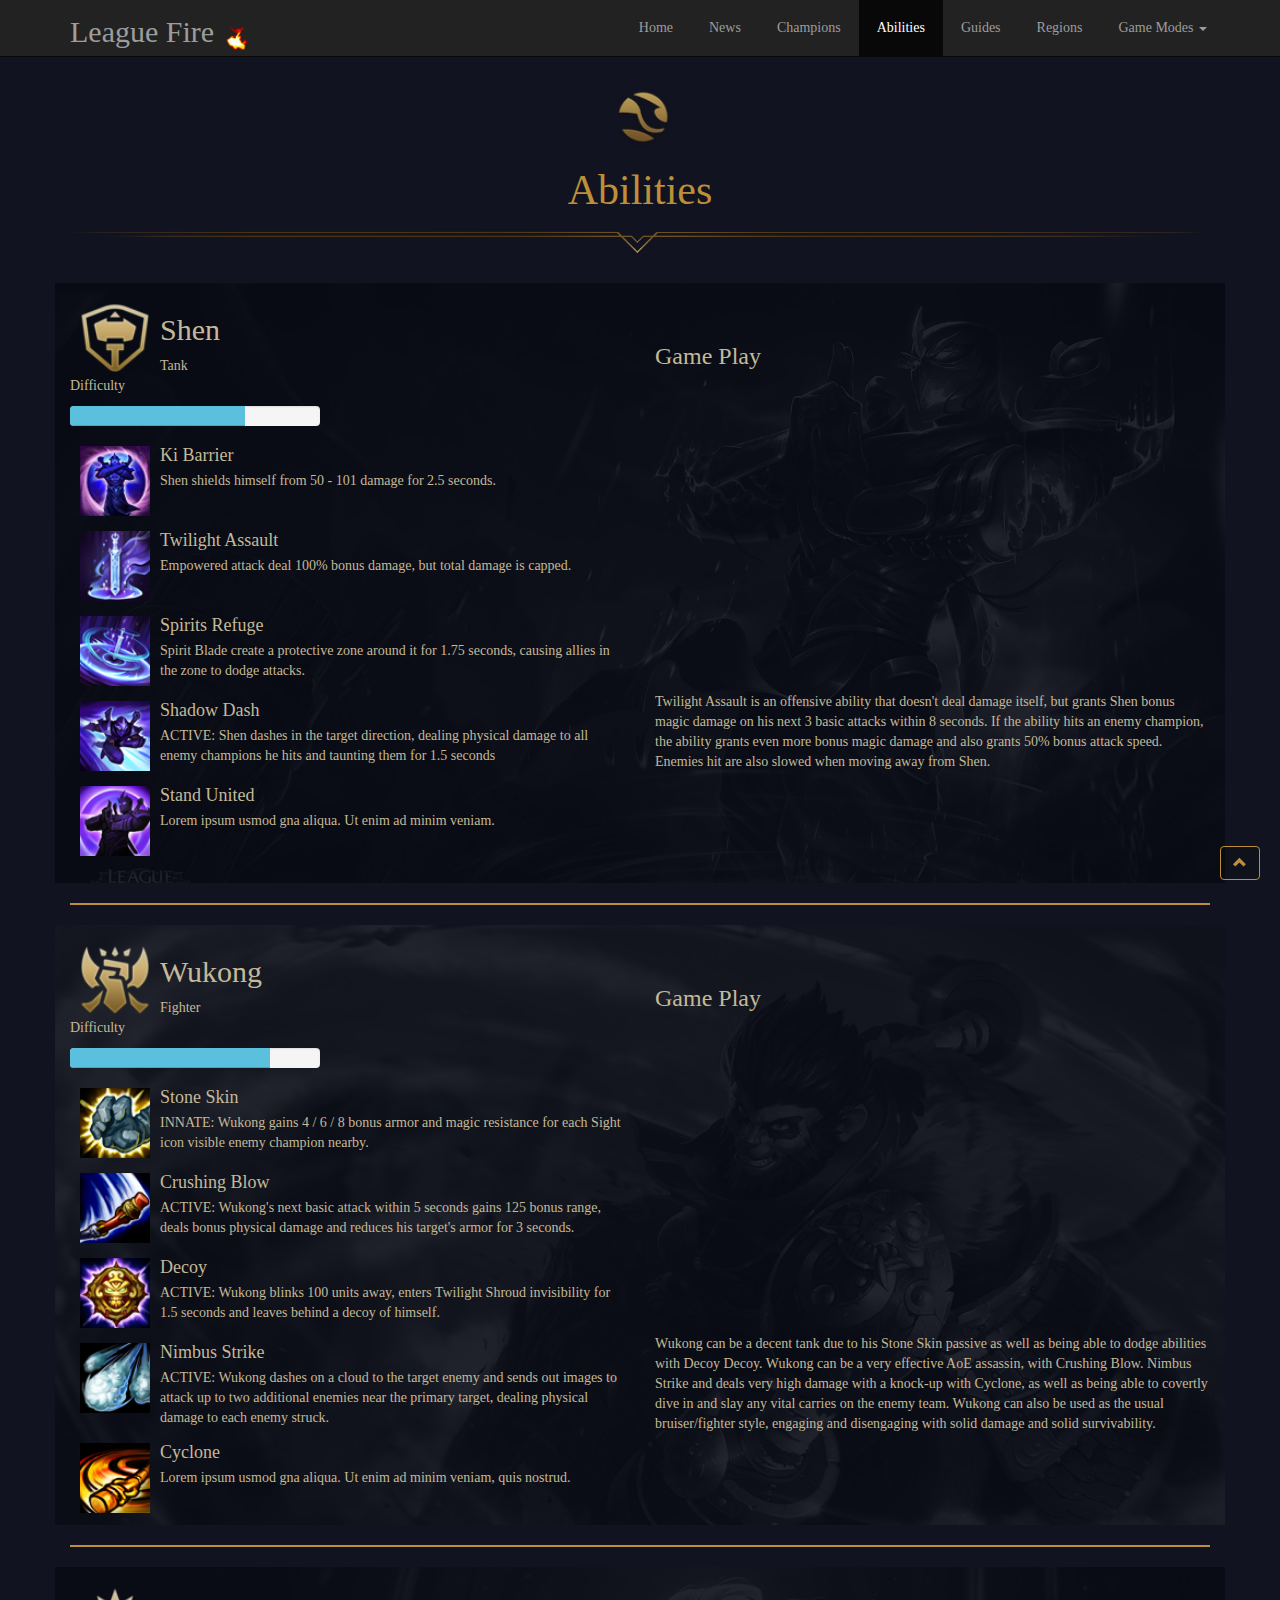
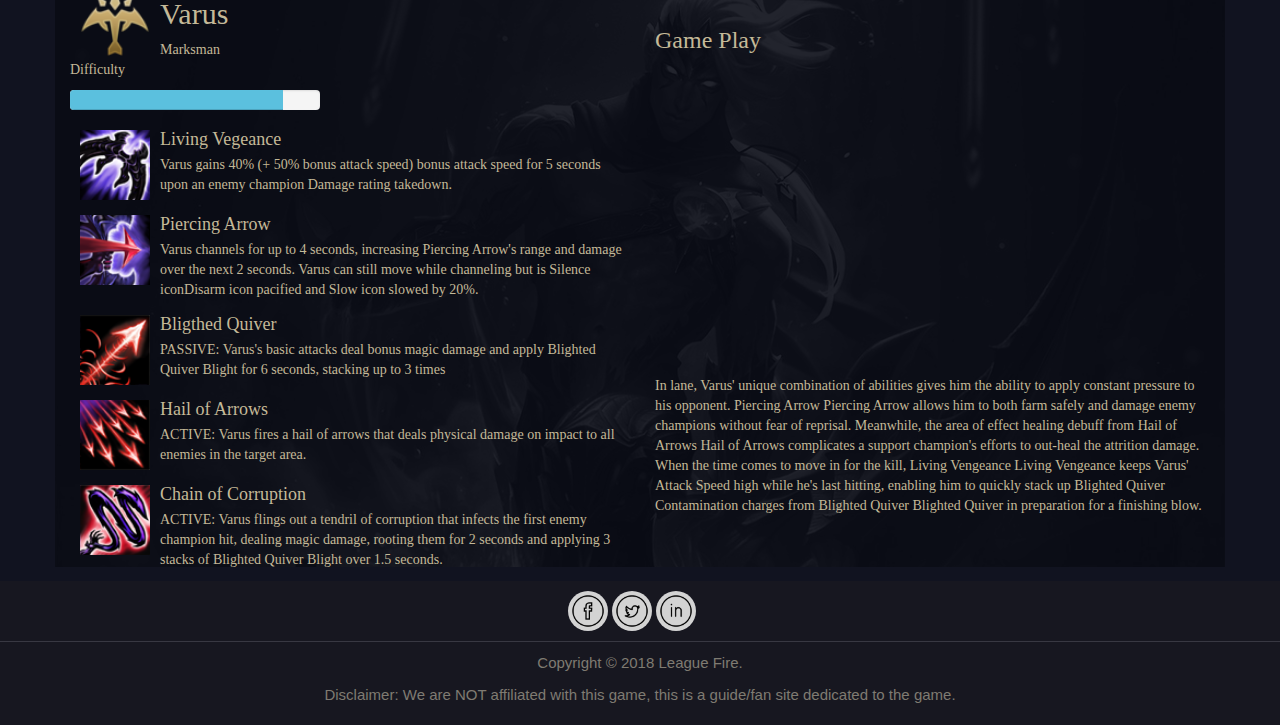
==== abilities.html @ 78cce6ba "capstone1" ====
<!DOCTYPE html>
<html lang="en" class="full-height">
<head>
	<title>League Fire | Abilities</title>
	<meta charset="utf-8">
	<meta name="viewport" content="width=device-width, initial-scale=1.0">
	<link rel="stylesheet" type="text/css" href="abilities.css">
	<link rel="stylesheet" type="text/css" href="css/bootstrap.css">
	<link rel="stylesheet" type="text/javascript" href="js/bootsrap.js">
</head>
<body>
	<script type="text/javascript" src="https://ajax.googleapis.com/ajax/libs/jquery/1.12.4/jquery.min.js"></script>
	<script type="text/javascript" src="js/bootstrap.min.js"></script>
	<div id="navigation">
 		<nav class="navbar navbar-inverse navbar-static-top">
   			<div class="container">
     			<div class="navbar-header">
      				<button type="button" class="navbar-toggle collapsed" data-toggle="collapse" data-target="#navbar3">
	          			<span class="sr-only">Toggle navigation</span>
	         			<span class="icon-bar"></span>
				        <span class="icon-bar"></span>
				        <span class="icon-bar"></span>
			        </button>
       				<a class="navbar-brand" href="index.html" style="margin-top: 5px; font-size: 30px; font-family: serif;">League Fire
         			<span><img src="images/fire.gif" alt="Fire" style="height: 30px; margin-top: 1px;"></span></a>
      			</div>
     			<div id="navbar3" class="navbar-collapse collapse">
	        		<ul class="nav navbar-nav navbar-right">
				        <li><a href="index.html">Home</a></li>
				        <li><a href="news.html">News</a></li>
				        <li><a href="Champions.html">Champions</a></li>
				        <li class="active"><a href="#">Abilities</a></li>
				        <li><a href="guides.html">Guides</a></li>
				        <li><a href="regions.html">Regions</a></li>
				        <li class="dropdown"><a href="#" id="drop1" data-toggle="dropdown" class="dropdown-toggle" role="button">Game Modes <b class="caret"></b></a>
				          	<ul role="menu" class="dropdown-menu" aria-labelledby="drop1" id="rift">
					            <li role="presentation"><a href="Summoners Rift.html" role="menuitem">Summoners Rift</a></li>
					            <li role="presentation"><a href="Twisted Treeline.html" role="menuitem">The Twisted Treeline</a></li>
					            <li role="presentation"><a href="Howling Abyss.html" role="menuitem">Howling Abyss</a></li>
		               		</ul>
       					</li>
	       			</ul>
	     		</div>
	  		</div>
	  	</nav>
	</div>
	<div class="container-fluid">
		<div class="row">
			<div class="col-md-12" style="margin-top: 30px;">
				<img src="images/abilities.png" id="champ-logo">
			</div>
		</div>
		<div class="container">
			<div class="row" style="margin-bottom: 30px;">
				<div class="col-md-12">
					<h2 class="champ1">Abilities</h2>
					<img src="images/lol-divider.png" class="img-responsive">
				</div>
			</div>
			<div class="row" style="color: #c4b998">
				<div class="col-md-12" style="background-image: url('images/shen2.jpg'); background-size: 100%; background-repeat: no-repeat;">
					<div class="col-md-6" style="background-color: rgba(10, 12, 22, 0.9);;font-family: serif; height: 600px">
						<div class="media" style="margin-top: 20px;">
				  			<div class="media-right media-top">
				   				<a href="#">
					     			<img class="media-object" src="images/Tank_icon.png" alt="Tank Icon" style="height:70px;">
					   			</a>
					 		</div>
					 		<div class="media-body">
						  		<div class="media-right">
							    <h4 style="font-size: 30px">Shen</h4>
						   		 Tank 
					   			</div>
					   		</div>
						</div>
						<p>Difficulty</p>
						<div class="progress">
							<div class="progress-bar progress-bar-info"	role="progressbar" aria-valuenow="20" aria-valuemin="0" aria-valuemax="100" style="width: 70%">
				  			</div>
						</div>
						<div class="media">
						 	<div class="media-right media-top">
						   		<a href="#">
						     		<img class="media-object" src="images/ki.png" alt="Ki Barrier" style="height:70px;">
						   		 </a>
						 	</div>
						 	<div class="media-body">
						  		<div class="media-right">
							   	 	<h4 class="media-heading">Ki Barrier</h4>
								    Shen shields himself from 50 - 101 damage for 2.5 seconds.
						  		</div>
							</div>
						</div>
						<div class="media">
						 	<div class="media-right media-top">
						    	<a href="#">
						      		<img class="media-object" src="images/twilight_Assault.png" alt="Twilight Assault" style="height:70px;">
						   		</a>
						 	</div>
						  	<div class="media-body">
						  		<div class="media-right">
								    <h4 class="media-heading">Twilight Assault</h4>
								    Empowered attack deal 100% bonus damage, but total damage is capped. 
						    	</div>
							</div>
						</div>
						<div class="media">
						 	<div class="media-right media-top">
						   	 	<a href="#">
						     		<img class="media-object" src="images/spirits_refuge.png" alt="Spirits Refuge" style="height:70px;">
						   		</a>
						 	</div>
						 	<div class="media-body">
						  		<div class="media-right">
								    <h4 class="media-heading">Spirits Refuge</h4>
								    Spirit Blade create a protective zone around it for 1.75 seconds, causing allies in the zone to dodge attacks. 
						    	</div>
							</div>
						</div>
						<div class="media">
						 	<div class="media-right media-top">
						   	 	<a href="#">
						      		<img class="media-object" src="images/shadow_dash.png" alt="Shadow Dash" style="height:70px;">
						    	</a>
						  	</div>
						 	<div class="media-body">
						  		<div class="media-right">
								    <h4 class="media-heading">Shadow Dash</h4>
								    ACTIVE: Shen dashes in the target direction, dealing physical damage to all enemy champions he hits and taunting them for 1.5 seconds
						    	</div>
							</div>
						</div>
						<div class="media">
						  	<div class="media-right media-top">
						   		<a href="#">
						      		<img class="media-object" src="images/stand-united.png" alt="Stand United" style="height:70px;">
						   		</a>
						 	</div>
						 	<div class="media-body">
						  		<div class="media-right">
							   	 	<h4 class="media-heading">Stand United</h4>
								    Lorem ipsum usmod gna aliqua. Ut enim ad minim veniam.
						   		</div>
							</div>				
						</div>
					</div>
					<div class="col-md-6" style="background-color: rgba(10, 12, 22, 0.9); height: 600px; font-family: serif;">
						<div id="game-play" style="margin-top: 60px;">
							<h3>Game Play</h3>
							<div class="embed-responsive embed-responsive-16by9">
							<iframe width="500" height="315" src="https://www.youtube.com/embed/JIIE0LCvGpo" class="embed-responsive-item" frameborder="0" allow="autoplay; encrypted-media" allowfullscreen></iframe>
							</div>
							<p>Twilight Assault is an offensive ability that doesn't deal damage itself, but grants Shen bonus magic damage on his next 3 basic attacks within 8 seconds. If the ability hits an enemy champion, the ability grants even more bonus magic damage and also grants 50% bonus attack speed. Enemies hit are also slowed when moving away from Shen.</p>
						</div>
					</div>
				</div>
			</div>
			<hr style="border: 1px solid #BD8F39">
			<div class="row" style="color: #c4b998">
				<div class="col-md-12" style="background-image: url('images/wukong2.jpg'); background-size: 100%; background-repeat: no-repeat;">
					<div class="col-md-6" style="background-color: rgba(10, 12, 22, 0.9);font-family: serif; height: 600px">
						<div class="media" style="margin-top: 20px;">
				  			<div class="media-right media-top">
				   				<a href="#">
					     			<img class="media-object" src="images/fighter.png" alt="Fighter Icon" style="height:70px;">
					   			</a>
					 		</div>
					 		<div class="media-body">
						  		<div class="media-right">
							    <h4 style="font-size: 30px">Wukong</h4>
						   		 Fighter 
					   			</div>
					   		</div>
						</div>
						<p>Difficulty</p>
						<div class="progress">
							<div class="progress-bar progress-bar-info"	role="progressbar" aria-valuenow="20" aria-valuemin="0" aria-valuemax="100" style="width: 80%">
				  			</div>
						</div>
						<div class="media">
						 	<div class="media-right media-top">
						   		<a href="#">
						     		<img class="media-object" src="images/stone-skin.png" alt="Stone Skin" style="height:70px;">
						   		 </a>
						 	</div>
						 	<div class="media-body">
						  		<div class="media-right">
							   	 	<h4 class="media-heading">Stone Skin</h4>
								    INNATE: Wukong gains 4 / 6 / 8 bonus armor and magic resistance for each Sight icon visible enemy champion nearby.
						  		</div>
							</div>
						</div>
						<div class="media">
						 	<div class="media-right media-top">
						    	<a href="#">
						      		<img class="media-object" src="images/crushing-blow.png" alt="Crushing Blow" style="height:70px;">
						   		</a>
						 	</div>
						  	<div class="media-body">
						  		<div class="media-right">
								    <h4 class="media-heading">Crushing Blow</h4>
								    ACTIVE: Wukong's next basic attack within 5 seconds gains 125 bonus range, deals bonus physical damage and reduces his target's armor for 3 seconds. 
						    	</div>
							</div>
						</div>
						<div class="media">
						 	<div class="media-right media-top">
						   	 	<a href="#">
						     		<img class="media-object" src="images/decoy.png" alt="Decoy" style="height:70px;">
						   		</a>
						 	</div>
						 	<div class="media-body">
						  		<div class="media-right">
								    <h4 class="media-heading">Decoy</h4>
								    ACTIVE: Wukong blinks 100 units away, enters Twilight Shroud invisibility for 1.5 seconds and leaves behind a decoy of himself. 
						    	</div>
							</div>
						</div>
						<div class="media">
						 	<div class="media-right media-top">
						   	 	<a href="#">
						      		<img class="media-object" src="images/nimbus-strike.png" alt="Nimbus Strike" style="height:70px;">
						    	</a>
						  	</div>
						 	<div class="media-body">
						  		<div class="media-right">
								    <h4 class="media-heading">Nimbus Strike</h4>
								    ACTIVE: Wukong dashes on a cloud to the target enemy and sends out images to attack up to two additional enemies near the primary target, dealing physical damage to each enemy struck.
						    	</div>
							</div>
						</div>
						<div class="media">
						  	<div class="media-right media-top">
						   		<a href="#">
						      		<img class="media-object" src="images/cyclone.png" alt="Cyclone" style="height:70px;">
						   		</a>
						 	</div>
						 	<div class="media-body">
						  		<div class="media-right">
							   	 	<h4 class="media-heading">Cyclone</h4>
								    Lorem ipsum usmod gna aliqua. Ut enim ad minim veniam,
							    	quis nostrud.
						   		</div>
							</div>				
						</div>
					</div>
					<div class="col-md-6" style="background-color: rgba(10, 12, 22, 0.9); height: 600px; font-family: serif;">
						<div id="game-play" style="margin-top: 60px;">
							<h3>Game Play</h3>
							<div class="embed-responsive embed-responsive-16by9">
							<iframe width="500" height="315"src="https://www.youtube.com/embed/k1zAhC5aeQs" class="embed-responsive-item" frameborder="0" allow="autoplay; encrypted-media" allowfullscreen></iframe>
							</div>
							<p>Wukong can be a decent tank due to his Stone Skin passive as well as being able to dodge abilities with Decoy Decoy. Wukong can be a very effective AoE assassin, with Crushing Blow. Nimbus Strike and deals very high damage with a knock-up with Cyclone, as well as being able to covertly dive in and slay any vital carries on the enemy team. Wukong can also be used as the usual bruiser/fighter style, engaging and disengaging with solid damage and solid survivability.</p>
						</div>
					</div>
				</div>
			</div>
			<hr  style="border: 1px solid #BD8F39">
			<div class="row" style="color: #c4b998; margin-bottom: 1em">
				<div class="col-md-12" style="background-image: url('images/varus2.jpg'); background-size: 100%; background-repeat: no-repeat;">
					<div class="col-md-6" style="background-color: rgba(10, 12, 22, 0.9);font-family: serif; height: 600px">
						<div class="media" style="margin-top: 20px;">
				  			<div class="media-right media-top">
				   				<a href="#">
					     			<img class="media-object" src="images/marksman_icon.png" alt="Tank Icon" style="height:70px;">
					   			</a>
					 		</div>
					 		<div class="media-body">
						  		<div class="media-right">
							    <h4 style="font-size: 30px">Varus</h4>
						   		 Marksman 
					   			</div>
					   		</div>
						</div>
						<p>Difficulty</p>
						<div class="progress">
							<div class="progress-bar progress-bar-info"	role="progressbar" aria-valuenow="20" aria-valuemin="0" aria-valuemax="100" style="width: 85%">
				  			</div>
						</div>
						<div class="media">
						 	<div class="media-right media-top">
						   		<a href="#">
						     		<img class="media-object" src="images/living_vengeance.png" alt="Living Vegeance" style="height:70px;">
						   		 </a>
						 	</div>
						 	<div class="media-body">
						  		<div class="media-right">
							   	 	<h4 class="media-heading">Living Vegeance</h4>
								    Varus gains 40% (+ 50% bonus attack speed) bonus attack speed for 5 seconds upon an enemy champion Damage rating takedown.
						  		</div>
							</div>
						</div>
						<div class="media">
						 	<div class="media-right media-top">
						    	<a href="#">
						      		<img class="media-object" src="images/piercing_arrow.png" alt="Piercing Arrow" style="height:70px;">
						   		</a>
						 	</div>
						  	<div class="media-body">
						  		<div class="media-right">
								    <h4 class="media-heading">Piercing Arrow</h4>
								    Varus channels for up to 4 seconds, increasing Piercing Arrow's range and damage over the next 2 seconds. Varus can still move while channeling but is Silence iconDisarm icon pacified and Slow icon slowed by 20%. 
						    	</div>
							</div>
						</div>
						<div class="media">
						 	<div class="media-right media-top">
						   	 	<a href="#">
						     		<img class="media-object" src="images/blighted_quiver.png" alt="Bligthed Quiver" style="height:70px;">
						   		</a>
						 	</div>
						 	<div class="media-body">
						  		<div class="media-right">
								    <h4 class="media-heading">Bligthed Quiver</h4>
								    PASSIVE: Varus's basic attacks deal bonus magic damage and apply Blighted Quiver Blight for 6 seconds, stacking up to 3 times 
						    	</div>
							</div>
						</div>
						<div class="media">
						 	<div class="media-right media-top">
						   	 	<a href="#">
						      		<img class="media-object" src="images/hail_of_arrows.png" alt="Hail of Arrows" style="height:70px;">
						    	</a>
						  	</div>
						 	<div class="media-body">
						  		<div class="media-right">
								    <h4 class="media-heading">Hail of Arrows</h4>
								    ACTIVE: Varus fires a hail of arrows that deals physical damage on impact to all enemies in the target area.
						    	</div>
							</div>
						</div>
						<div class="media">
						  	<div class="media-right media-top">
						   		<a href="#">
						      		<img class="media-object" src="images/chain_of_corruption.png" alt="Chain of Corruption" style="height:70px;">
						   		</a>
						 	</div>
						 	<div class="media-body">
						  		<div class="media-right">
							   	 	<h4 class="media-heading">Chain of Corruption</h4>
								    ACTIVE: Varus flings out a tendril of corruption that infects the first enemy champion hit, dealing magic damage, rooting them for 2 seconds and applying 3 stacks of Blighted Quiver Blight over 1.5 seconds.
						   		</div>
							</div>				
						</div>
					</div>
					<div class="col-md-6" style="background-color: rgba(10, 12, 22, 0.9); height: 600px; font-family: serif;">
						<div id="game-play" style="margin-top: 60px;">
							<h3>Game Play</h3>
							<div class="embed-responsive embed-responsive-16by9">
								<iframe width="500" height="315" src="https://www.youtube.com/embed/twiHstUjNkY" class="embed-responsive-item" frameborder="0" allow="autoplay; encrypted-media" allowfullscreen></iframe>
							</div>
							<p>In lane, Varus' unique combination of abilities gives him the ability to apply constant pressure to his opponent. Piercing Arrow Piercing Arrow allows him to both farm safely and damage enemy champions without fear of reprisal. Meanwhile, the area of effect healing debuff from Hail of Arrows Hail of Arrows complicates a support champion's efforts to out-heal the attrition damage. When the time comes to move in for the kill, Living Vengeance Living Vengeance keeps Varus' Attack Speed high while he's last hitting, enabling him to quickly stack up Blighted Quiver Contamination charges from Blighted Quiver Blighted Quiver in preparation for a finishing blow.</p>
						</div>
					</div>
				</div>
			</div>
		</div>
		<div style="float: right;">
		    <a id="back-to-top" href="#" style="background-color: rgba(10,10,10,0.2); border: 1px solid #BD8F39; color: #BD8F39" class="btn btn-default btn-md back-to-top" role="button" data-toggle="tooltip" data-placement="left"><span class="glyphicon glyphicon-chevron-up"></span></a>
		</div>
	</div>
	<!-- Footer -->
    <footer>
	    <div class="footer" id="footer">
	        <div class="container">
	            <div class="row">
	                <div class="col-md-4 col-md-offset-4">
	                    <div style="margin-left: 30%">
		                    <a href="#Facebook"><img src="images/fbicon.png" class="fbicon" alt="Facebook"></a>
							<a href="#Twitter"><img src="images/twittericon.ico" class="twittericon" alt="Twitter"></a>
							<a href="#LinkedIn"><img src="images/linkedin.png" class="linkedin" alt="LinkedIn"></a>
						</div>
	                </div>
	            </div>
	            <!--/.row--> 
	        </div>
	        <!--/.container--> 
	    </div>
	    <!--/.footer-->
	    <div class="footer-bottom">
	        <div class="container">
	            <p style="color:#7F7B72; text-align: center;font-size: 15px" > Copyright © 2018 League Fire.</p>
	            <p style="color:#7F7B72; text-align: center;font-size: 15px">Disclaimer: We are NOT affiliated with this game, this is a guide/fan site dedicated to the game.</p>
	        </div>
	    </div>
	</footer>
	<script>
    	$(document).ready(function(){
     	$(window).scroll(function () {
            if ($(this).scrollTop() > 50) {
                $('#back-to-top').fadeIn();
            } else {
                $('#back-to-top').fadeOut();
            }
        });
        // scroll body to 0px on click
        $('#back-to-top').click(function () {
            $('#back-to-top').tooltip('hide');
            $('body,html').animate({
                scrollTop: 0
            }, 800);
            return false;
        });
        $('#back-to-top').tooltip('show');
		});
	</script>


</body>
</html>
---- abilities.css ----
.navbar {
  margin-bottom: 0 !important;
}
.navbar-header {
  max-height: 50px;
}
#navigation .navbar-brand {
  height: 50px;
}

#navigation .nav >li >a {
  padding-top: 18px;
  padding-bottom: 18px;
  font-family: serif;
  font-size: 14px;
}
#navigation .navbar-toggle {
  padding: 10px;
  margin: 25px 15px 25px 0;
}
#navbar3 ul li a {
  padding: 25px 18px;
}
#rift {
  background-color: #222;
  font-family: serif;
  color: #9d9d9d;
}
#rift li a {
  color: white;
}
#rift > li > a:hover, .dropdown-menu > li > a:focus {
            background-image:none !important;
 }
#rift > li > a:hover, .dropdown-menu > li > a:focus {
            background-color:black;
 }
#container {
  position: relative;
}
.container-fluid {
  background-color: #111320;
}
#champ-logo {
  height: 60px;
  margin: 0 48%;
  display: inline-block;
}
.champ1 {
  font-size: 3em;
  text-align: center;
  color: white;
  color: #BD8F39;
  font-family: serif, 'sans-serif';
}
[class*="col-"] { /*attribute selector for class with "col" in its name"*/
   /*lets columns sit side by side*/
  box-sizing: border-box; /*ensures actual width do not exceed set width*/
}
figcaption h3, figcaption p{
  margin: 0;
  text-align: center;
  background-image: url('images/shen.jpg');
  color: #BD8F39;
  font-family: serif, 'sans-serif';
  width: 100%;
}
figure {
  border: 1px solid rgb(103, 71, 31);
}
.progress {
  width: 250px !important;
}
.col-md-12 {
  padding: 0px !important;
}
.back-to-top {
    cursor: pointer;
    position: fixed;
    bottom: 20px;
    right: 20px;
    display:none;
}
/*footer*/
.footer {
  background: #171720;
  height: auto;
  padding-bottom: 10px;
  position: relative;
  width: 100%;
}
.footer p {
  margin: 0;
}
.footer h3 {
  border-bottom: 1px solid #BAC1C8;
  color: #BEB598;
  font-size: 18px;
  font-weight: 600;
  line-height: 27px;
  padding: 10px 0 10px;
  text-transform: uppercase;
}
.footer a {
  color: #78828D
}
.bg-gray {
  background-image: -moz-linear-gradient(center bottom, #BBBBBB 0%, #F0F0F0 100%);
  box-shadow: 0 1px 0 #B4B3B3;
}

.footer-bottom {
  background: #171720;
  border-top: 1px solid #383842  ;
  padding-top: 10px;
  padding-bottom: 10px;
}
.footer-bottom p.pull-left {
  padding-top: 6px;
}


.fbicon {
  margin-top: 10px;
  margin-left: auto;
  margin-right: auto;
  height: 40px;
  width: 40px;
  border-radius: 100%;
  background-color: lightgrey;
}
.twittericon {
margin-top: 10px;
  margin-left: 0;
  margin-right: auto;
  height: 40px;
  width: 40px;
  border-radius: 100%;
  background-color: lightgrey;
}
.linkedin {
margin-top: 10px;
  margin-left: 0;
  margin-right: auto;
  height: 40px;
  width: 40px;
  border-radius: 80%;
  background-color: lightgrey;
}
/**** Hover ****/
div a .fbicon:hover {
  background-color: #3b5998;
}
div a .twittericon:hover {
  background-color: #0084b4;
}

div a .linkedin:hover {
  background-color: #007bb6;
}
@media screen and (min-width: 300px) {
.home-cap, .home-cap2, .p-content{
        font-size: 1em;
    }
}

@media screen and (max-width: 337px) {
 .home-cap, .home-cap2{
        font-size: 2em;
    }
}

/* xs < 768 */
@media screen and (max-width: 767px) {
 .home-cap, .home-cap2{
        font-size: 1.5em;
    }
}

/* sm */
@media screen and (min-width: 768px) {
.home-cap, .home-cap2{
        font-size: 2em;
    }
}

/* md */
@media screen and (min-width: 992px) {
 .home-cap, .home-cap2{
        font-size: 2em;
    }
}

/* lg */
@media screen and (min-width: 1200px) {
.home-cap, .home-cap2 {
        font-size: 4em;
    }
}
h1 {
  font-size: 5.9vw;
}
h2 {
  font-size: 3.0vh;
}
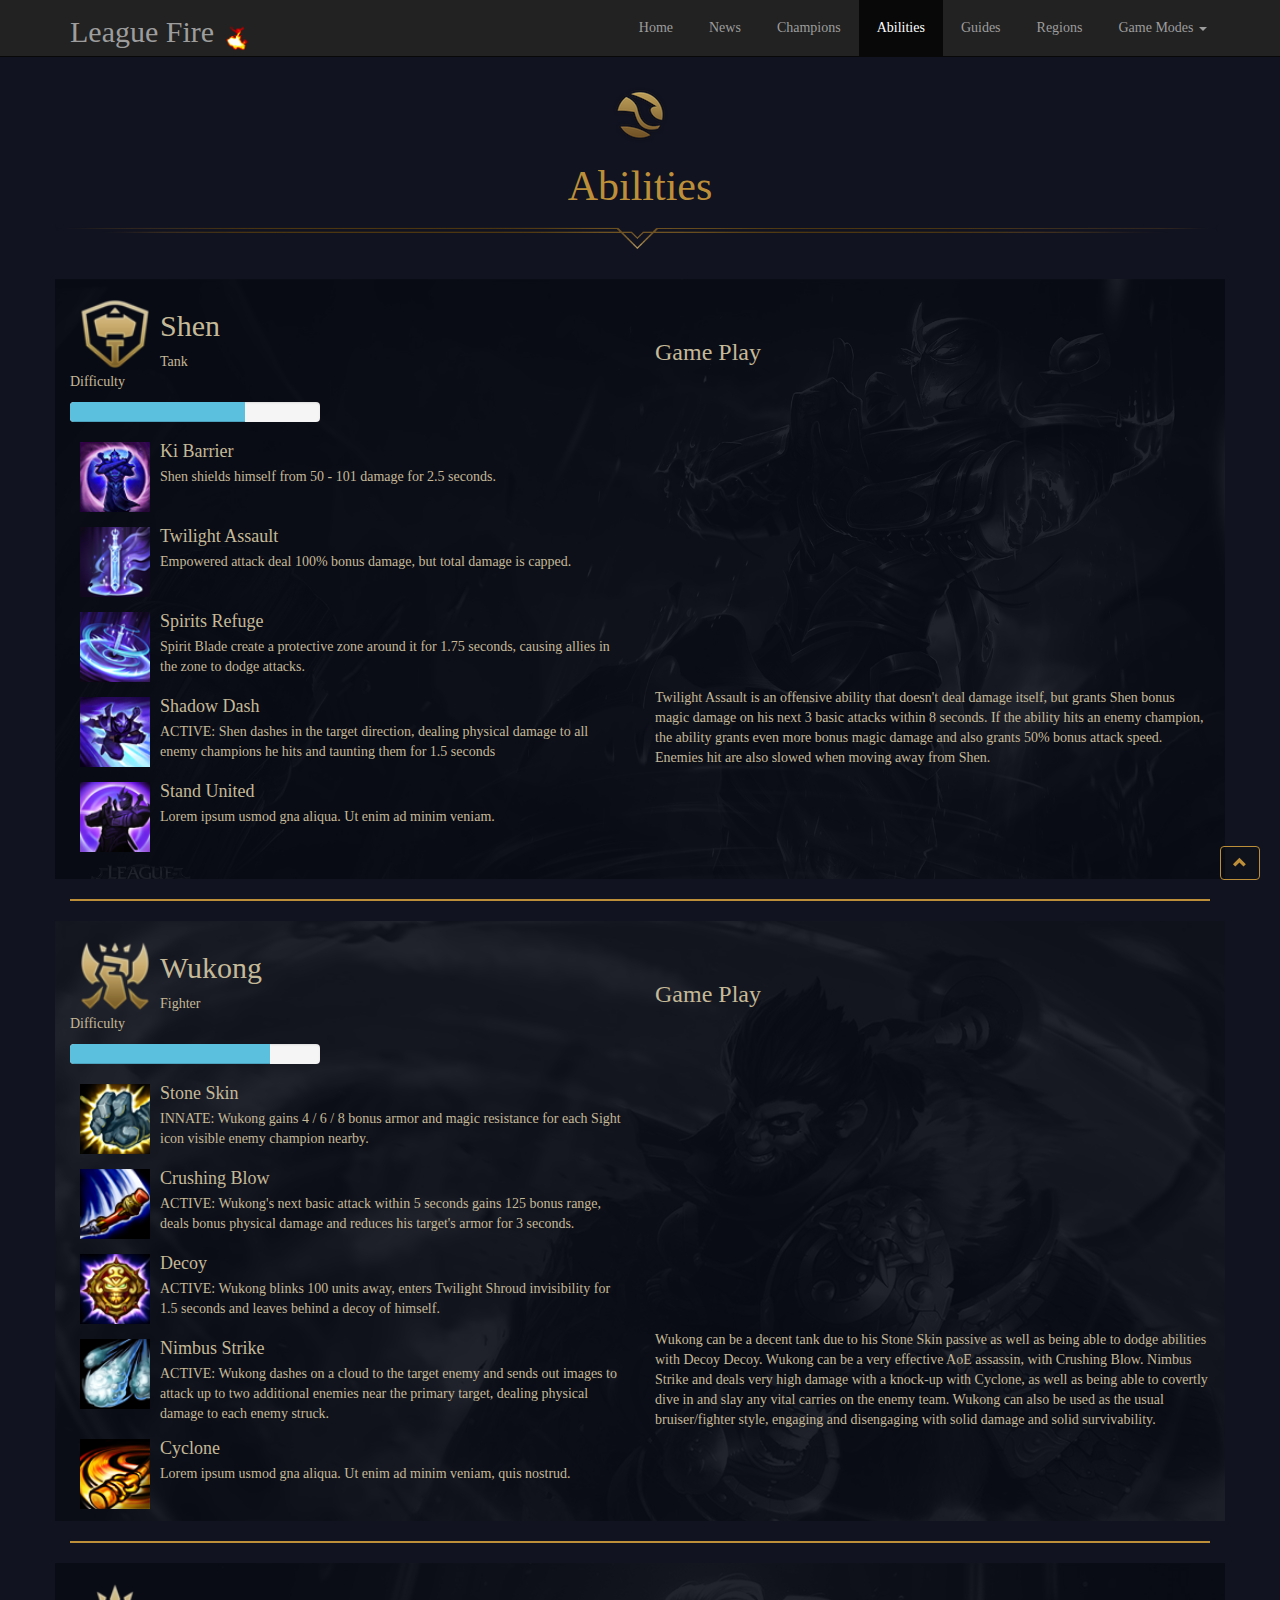
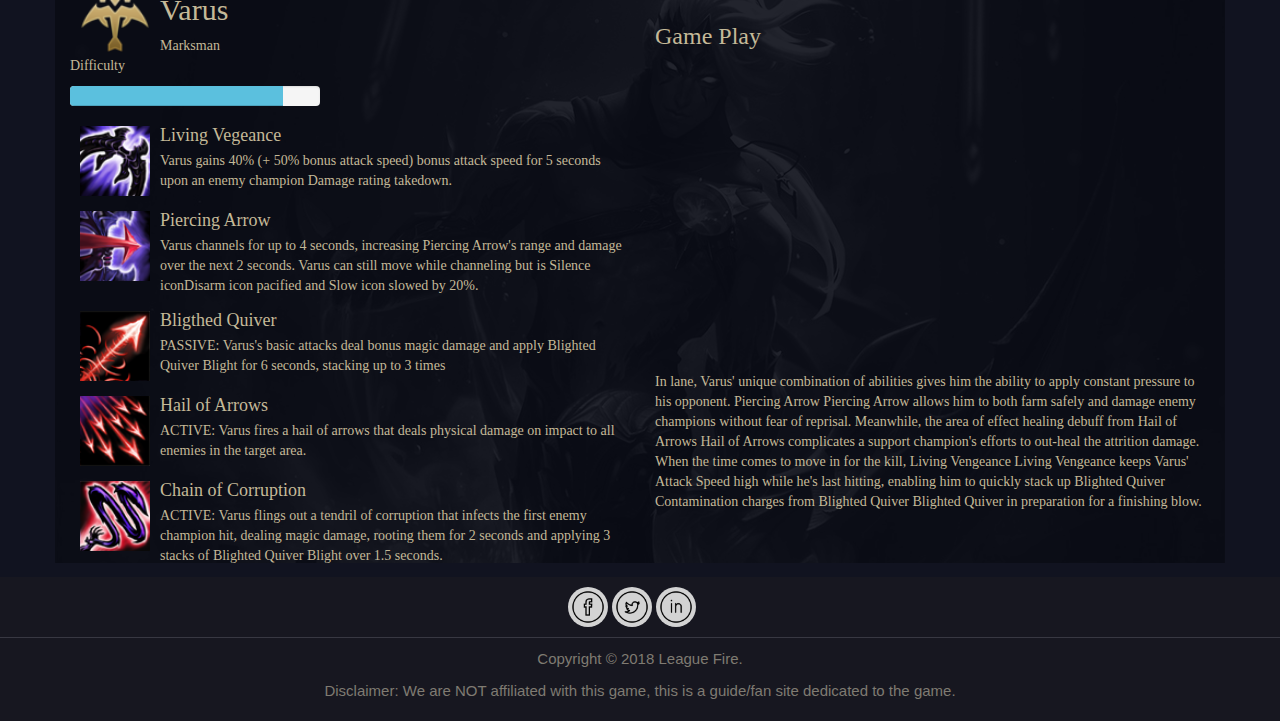
==== commit 14fe4235: "Update abilities.html" ====
--- a/abilities.html
+++ b/abilities.html
@@ -47,7 +47,7 @@
 	<div class="container-fluid">
 		<div class="row">
 			<div class="col-md-12" style="margin-top: 30px;">
-				<img src="images/abilities.png" id="champ-logo">
+				<img src="images/abilities.png" class="mid-img-a">
 			</div>
 		</div>
 		<div class="container">
@@ -407,4 +407,4 @@
 
 
 </body>
-</html>+</html>
--- a/abilities.css
+++ b/abilities.css
@@ -1,11 +1,16 @@
+body {
+  overflow-x: hidden !important;
+}
 .navbar {
   margin-bottom: 0 !important;
 }
-.navbar-header {
-  max-height: 50px;
-}
 #navigation .navbar-brand {
   height: 50px;
+}
+.mid-img-a {
+  display: block;
+  margin-left: auto;
+  margin-right: auto;
 }
 
 #navigation .nav >li >a {
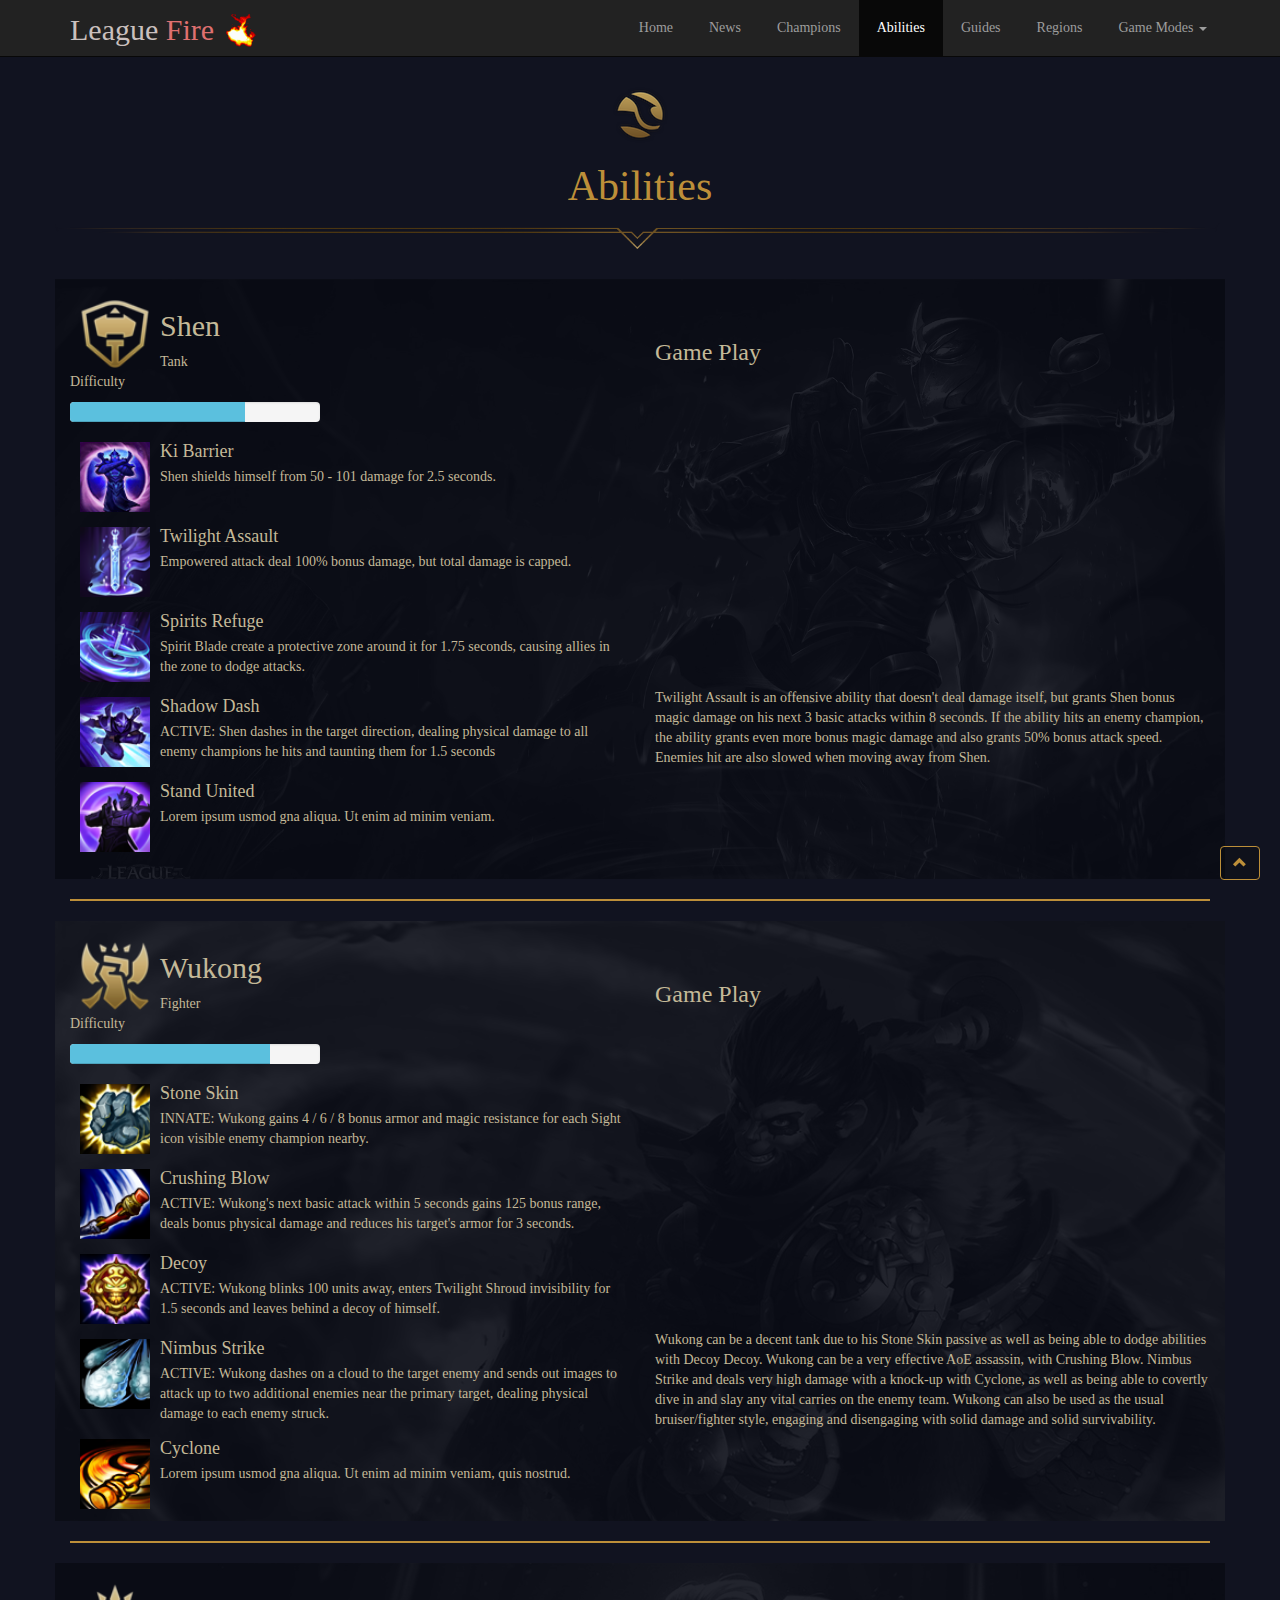
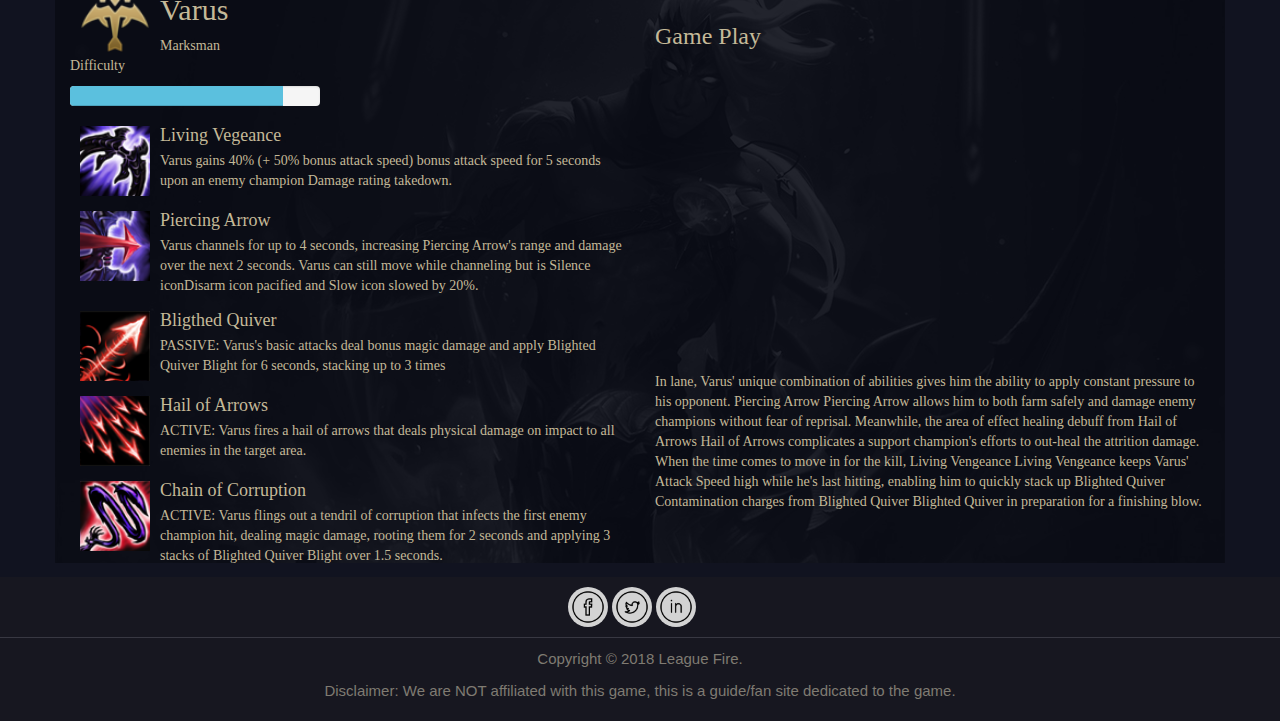
==== commit bcdcf544: "Update abilities.html" ====
--- a/abilities.html
+++ b/abilities.html
@@ -21,8 +21,8 @@
 				        <span class="icon-bar"></span>
 				        <span class="icon-bar"></span>
 			        </button>
-       				<a class="navbar-brand" href="index.html" style="margin-top: 5px; font-size: 30px; font-family: serif;">League Fire
-         			<span><img src="images/fire.gif" alt="Fire" style="height: 30px; margin-top: 1px;"></span></a>
+       				<a class="navbar-brand" href="index.html" style="margin-top: 5px; position: relative; font-size: 30px; font-family: serif;"><span style="color:#CAC0BE">League</span> <span style="color:#DF7070">Fire</span>
+       				<span><img src="images/fire.gif" alt="Fire" style="height: 42px; position: absolute; left:165px; top: 1px;"></span></a>
       			</div>
      			<div id="navbar3" class="navbar-collapse collapse">
 	        		<ul class="nav navbar-nav navbar-right">
--- a/abilities.css
+++ b/abilities.css
@@ -21,7 +21,6 @@
 }
 #navigation .navbar-toggle {
   padding: 10px;
-  margin: 25px 15px 25px 0;
 }
 #navbar3 ul li a {
   padding: 25px 18px;
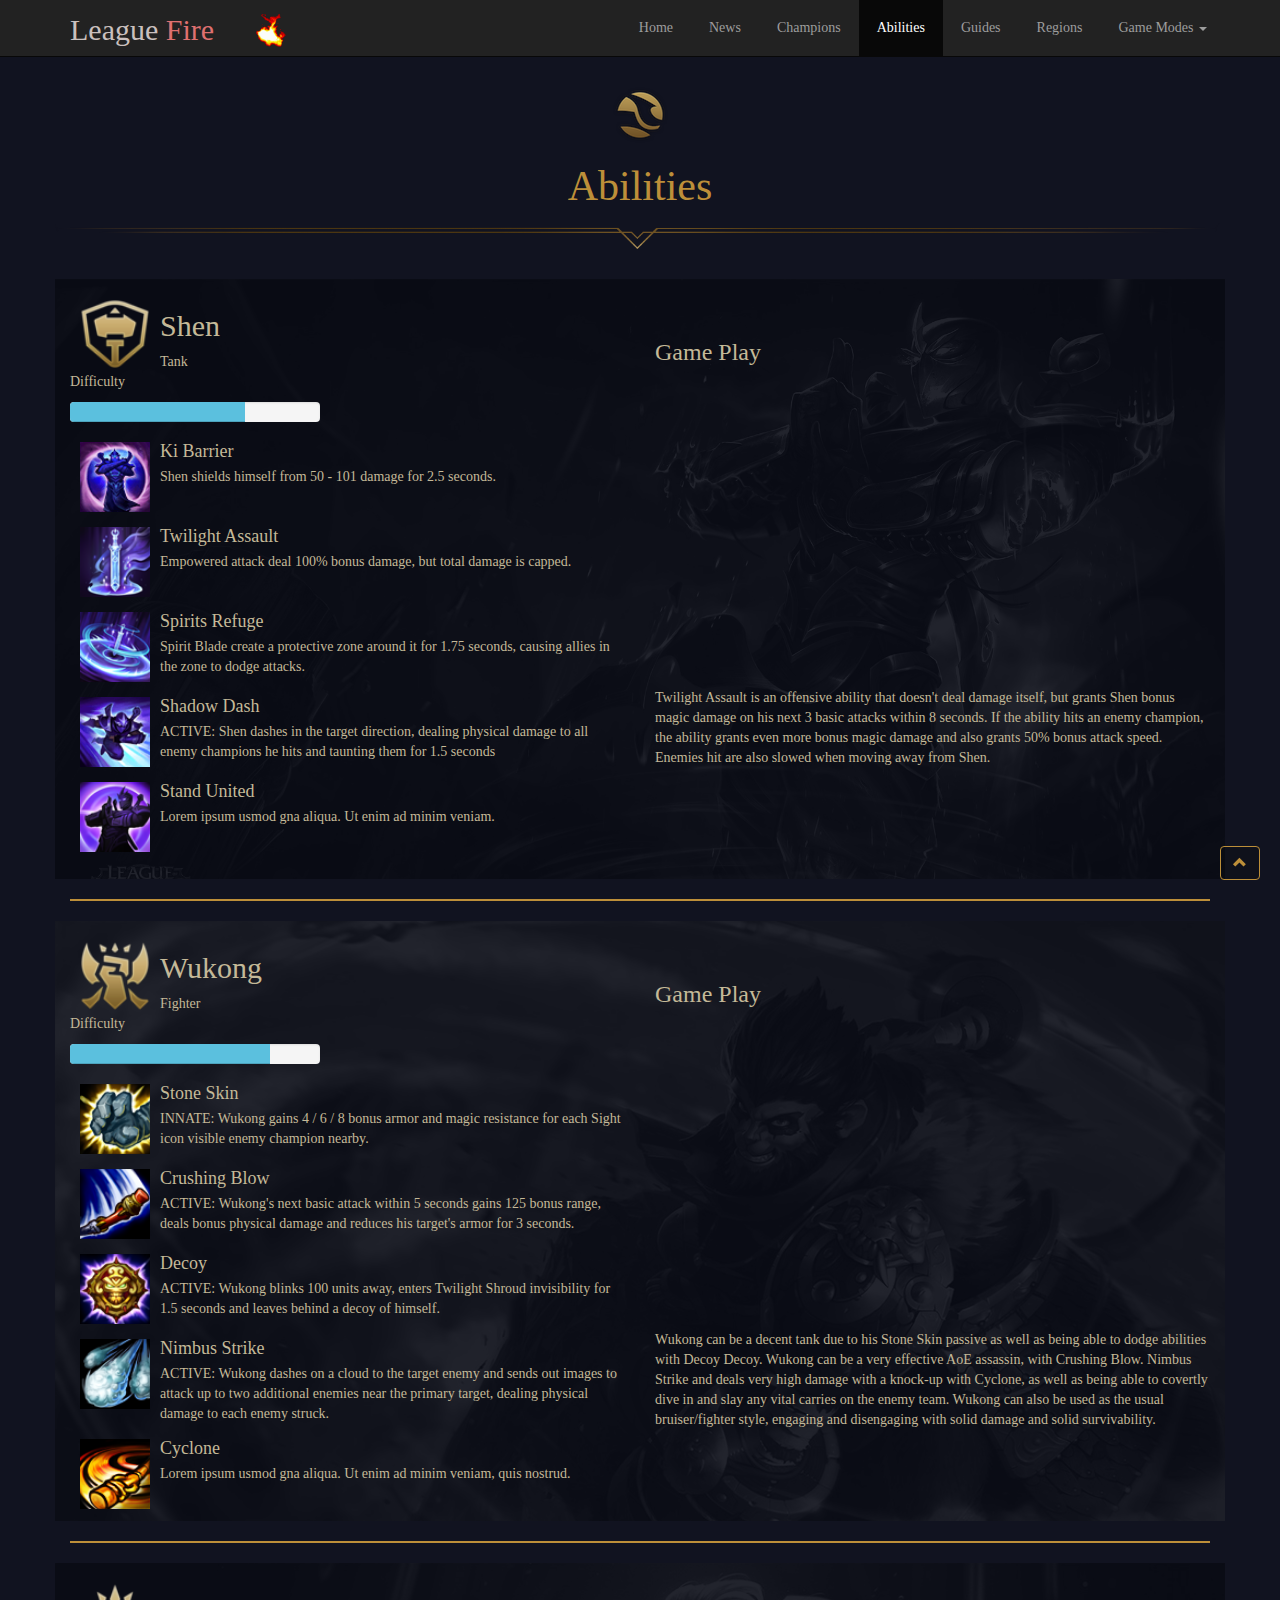
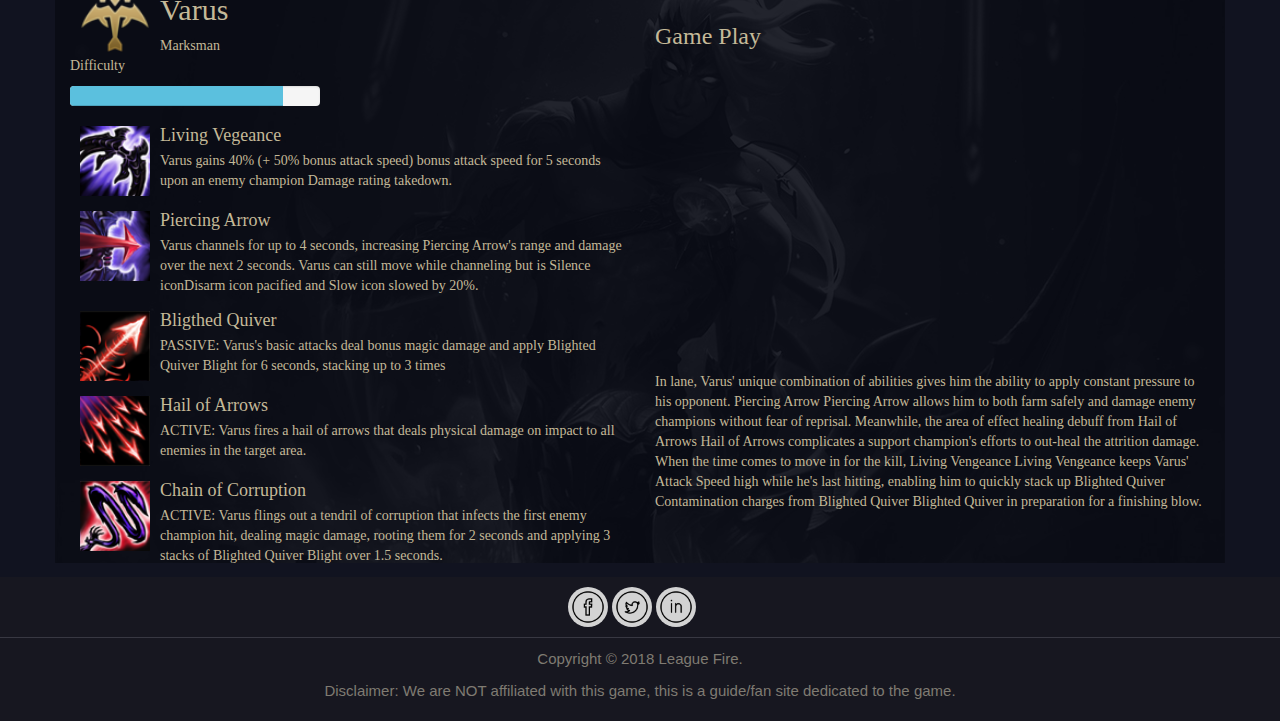
==== commit 89241430: "Update abilities.html" ====
--- a/abilities.html
+++ b/abilities.html
@@ -21,8 +21,8 @@
 				        <span class="icon-bar"></span>
 				        <span class="icon-bar"></span>
 			        </button>
-       				<a class="navbar-brand" href="index.html" style="margin-top: 5px; position: relative; font-size: 30px; font-family: serif;"><span style="color:#CAC0BE">League</span> <span style="color:#DF7070">Fire</span>
-       				<span><img src="images/fire.gif" alt="Fire" style="height: 42px; position: absolute; left:165px; top: 1px;"></span></a>
+       				<a class="navbar-brand" href="index.html"><span style="color:#CAC0BE">League</span> <span style="color:#DF7070">Fire</span>
+       				<span><img src="images/fire.gif" class="fire1" id="fire" alt="Fire"></span></a>
       			</div>
      			<div id="navbar3" class="navbar-collapse collapse">
 	        		<ul class="nav navbar-nav navbar-right">
--- a/abilities.css
+++ b/abilities.css
@@ -163,15 +163,22 @@
   background-color: #007bb6;
 }
 @media screen and (min-width: 300px) {
-.home-cap, .home-cap2, .p-content{
+  .home-cap, .home-cap2, .p-content {
         font-size: 1em;
-    }
+  }
+  #fire {
+    left:195px
+  }
 }
 
 @media screen and (max-width: 337px) {
  .home-cap, .home-cap2{
         font-size: 2em;
     }
+  
+  .fire1 {
+    left: 185px !important;
+  }
 }
 
 /* xs < 768 */
@@ -207,3 +214,16 @@
 h2 {
   font-size: 3.0vh;
 }
+
+.fire1 {
+  position: absolute;
+  height: 42px;
+  left:165px;
+  top: 1px;
+}
+.navbar-brand {
+  margin-top: 5px;
+  position: relative;
+  font-size: 30px !important;
+  font-family: serif;
+}
